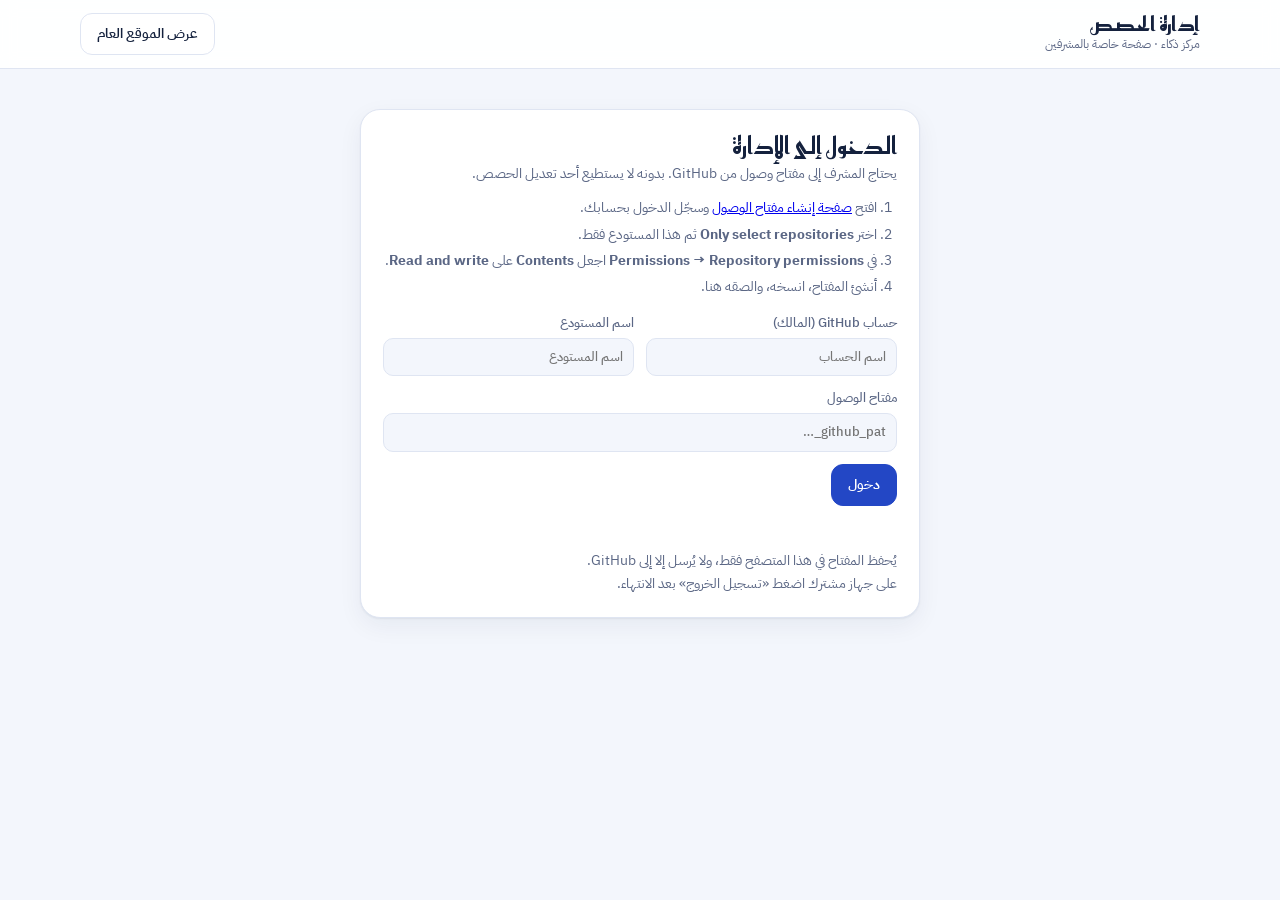
==== admin/index.html @ a81ab5aa "Independent site: public page + separate admin panel - index.html / style.css / script.js / common.j" ====
<!DOCTYPE html>
<html lang="ar" dir="rtl">
<head>
<meta charset="utf-8">
<meta name="viewport" content="width=device-width, initial-scale=1">
<meta name="robots" content="noindex, nofollow">
<title>إدارة حصص مركز ذكاء</title>
<link rel="preconnect" href="https://fonts.googleapis.com">
<link rel="preconnect" href="https://fonts.gstatic.com" crossorigin>
<link href="https://fonts.googleapis.com/css2?family=IBM+Plex+Sans+Arabic:wght@400;500;600&family=Reem+Kufi:wght@500;700&display=swap" rel="stylesheet">
<link rel="stylesheet" href="../style.css">
</head>
<body>
<header class="top">
  <div class="wrap">
    <span class="brand"><span><b>إدارة الحصص</b><small>مركز ذكاء · صفحة خاصة بالمشرفين</small></span></span>
    <span style="margin-inline-start:auto"></span>
    <a class="btn" href="../">عرض الموقع العام</a>
    <button class="btn hidden" id="logout" type="button">تسجيل الخروج</button>
  </div>
</header>

<main class="wrap">

  <section class="login" id="login">
    <div class="card">
      <h2>الدخول إلى الإدارة</h2>
      <p class="sub">يحتاج المشرف إلى مفتاح وصول من GitHub. بدونه لا يستطيع أحد تعديل الحصص.</p>
      <ol class="steps">
        <li>افتح <a href="https://github.com/settings/personal-access-tokens/new" target="_blank" rel="noopener">صفحة إنشاء مفتاح الوصول</a> وسجّل الدخول بحسابك.</li>
        <li>اختر <b>Only select repositories</b> ثم هذا المستودع فقط.</li>
        <li>في <b>Permissions → Repository permissions</b> اجعل <b>Contents</b> على <b>Read and write</b>.</li>
        <li>أنشئ المفتاح، انسخه، والصقه هنا.</li>
      </ol>
      <form class="form" id="loginForm" autocomplete="off">
        <label>حساب GitHub (المالك)<input id="lOwner" type="text" required placeholder="اسم الحساب"></label>
        <label>اسم المستودع<input id="lRepo" type="text" required placeholder="اسم المستودع"></label>
        <label class="wide">مفتاح الوصول<input id="lToken" type="password" required placeholder="github_pat_…" autocomplete="off"></label>
        <div class="row-actions wide" style="margin:0">
          <button class="btn primary" type="submit">دخول</button>
        </div>
        <div class="status wide" id="lStatus" role="status"></div>
      </form>
      <p class="sub" style="margin-top:12px">يُحفظ المفتاح في هذا المتصفح فقط، ولا يُرسل إلا إلى GitHub. على جهاز مشترك اضغط «تسجيل الخروج» بعد الانتهاء.</p>
    </div>
  </section>

  <section id="editor" class="hidden" style="padding-top:20px">
    <div class="bar">
      <button class="btn primary" id="publish" type="button" disabled>نشر التغييرات</button>
      <span class="status" id="aStatus" role="status">لا توجد تغييرات.</span>
      <button class="btn danger" id="clearDemo" type="button">حذف الحصص التجريبية</button>
    </div>

    <div class="card">
      <h2 id="formTitle">إضافة حصة</h2>
      <p class="sub">عدّل ما تشاء ثم اضغط «نشر التغييرات». يظهر التحديث للزوار خلال دقائق قليلة.</p>
      <form class="form" id="form" autocomplete="off">
        <label>الطور<select id="fPhase"></select></label>
        <label>السنة<select id="fYear"></select></label>
        <label>اليوم<select id="fDay"></select></label>
        <label>القاعة<input id="fRoom" type="text" maxlength="30" placeholder="القاعة 1"></label>
        <label>من<input id="fStart" type="time" value="16:00" required></label>
        <label>إلى<input id="fEnd" type="time" value="17:30" required></label>
        <label class="wide">المادة<input id="fSub" type="text" maxlength="60" list="subjects" placeholder="الرياضيات" required></label>
        <label class="wide">ملاحظة (اختيارية)<input id="fNote" type="text" maxlength="80" placeholder="مثال: أحضر آلة حاسبة"></label>
        <div class="row-actions wide" style="margin:0">
          <button class="btn primary" id="fSubmit" type="submit">إضافة الحصة</button>
          <button class="btn hidden" id="fCancel" type="button">إلغاء التعديل</button>
        </div>
        <div class="warn wide" id="fWarn" role="status"></div>
      </form>
      <datalist id="subjects"><option value="الرياضيات"><option value="اللغة العربية"><option value="اللغة الفرنسية"><option value="اللغة الإنجليزية"><option value="الفيزياء"><option value="علوم الطبيعة والحياة"><option value="الإعلام الآلي"></datalist>
    </div>

    <div class="card">
      <h2>حصص المستوى المختار</h2>
      <ul class="list admin-list" id="aList" style="margin-top:14px"></ul>
    </div>
  </section>
</main>

<div class="toast" id="toast" role="status"></div>
<script src="../common.js"></script>
<script src="admin.js"></script>
</body>
</html>
---- style.css ----
/* Layout idea: a bright weekly planner. Schedule column on the right, tips rail on the left, big day strip as the main control. */
:root{
  --bg:#f3f6fc; --surface:#ffffff; --ink:#14213d; --muted:#5b6785; --line:#dfe5f2;
  --brand:#2347c5; --brand-ink:#ffffff; --brand-soft:#e6ecfb;
  --gold:#d99a22; --gold-soft:#fdf3da;
  --ok:#1f8a5b; --ok-soft:#e1f4ea; --bad:#b83a2e;
  --shadow:0 1px 2px rgba(20,33,61,.06),0 8px 24px rgba(20,33,61,.06);
  --display:'Reem Kufi','IBM Plex Sans Arabic',Tahoma,sans-serif;
  --body:'IBM Plex Sans Arabic',Tahoma,'Segoe UI',sans-serif;
  color-scheme:light;
}
@media (prefers-color-scheme:dark){
  :root:not([data-theme="light"]){
    --bg:#0e1424; --surface:#161e36; --ink:#e9eefc; --muted:#9aa7c7; --line:#27324f;
    --brand:#7b95ff; --brand-ink:#0e1424; --brand-soft:#1d2a55;
    --gold:#f0b84a; --gold-soft:#2b2412; --ok:#4cc38a; --ok-soft:#14301f; --bad:#ff8a7a;
    --shadow:0 1px 2px rgba(0,0,0,.4),0 8px 24px rgba(0,0,0,.3);
    color-scheme:dark;
  }
}
:root[data-theme="dark"]{
  --bg:#0e1424; --surface:#161e36; --ink:#e9eefc; --muted:#9aa7c7; --line:#27324f;
  --brand:#7b95ff; --brand-ink:#0e1424; --brand-soft:#1d2a55;
  --gold:#f0b84a; --gold-soft:#2b2412; --ok:#4cc38a; --ok-soft:#14301f; --bad:#ff8a7a;
  --shadow:0 1px 2px rgba(0,0,0,.4),0 8px 24px rgba(0,0,0,.3);
  color-scheme:dark;
}
*{box-sizing:border-box}
html{scroll-behavior:smooth}
body{margin:0;background:var(--bg);color:var(--ink);font-family:var(--body);font-size:16px;line-height:1.6;-webkit-text-size-adjust:100%}
h1,h2,h3,h4,p{margin:0;text-wrap:balance}
button,select,input{font:inherit;color:inherit}
button{cursor:pointer}
:focus-visible{outline:3px solid var(--gold);outline-offset:2px;border-radius:8px}
.wrap{max-width:1160px;margin:0 auto;padding:0 20px}

/* header */
header.top{position:sticky;top:0;z-index:20;background:color-mix(in srgb,var(--surface) 92%,transparent);backdrop-filter:blur(8px);border-bottom:1px solid var(--line)}
header.top .wrap{display:flex;align-items:center;gap:24px;min-height:68px;flex-wrap:wrap;padding-block:8px}
.brand{display:flex;align-items:center;gap:12px;text-decoration:none;color:inherit}
.brand svg{width:40px;height:40px;flex:none}
.brand b{display:block;font-family:var(--display);font-size:20px;line-height:1.1}
.brand small{display:block;color:var(--muted);font-size:12px}
nav.links{display:flex;gap:4px;margin-inline-start:auto}
nav.links a{padding:8px 14px;border-radius:999px;text-decoration:none;color:var(--muted);font-weight:500}
nav.links a:hover{background:var(--brand-soft);color:var(--brand)}
.season{font-size:13px;color:var(--muted);display:flex;align-items:center;gap:6px}
.season::before{content:"";width:8px;height:8px;border-radius:50%;background:var(--ok)}
.admin-open{border:1px solid var(--gold);background:var(--gold-soft);color:var(--ink);padding:8px 14px;border-radius:999px;font-weight:600}

/* hero */
.hero{display:grid;grid-template-columns:1.2fr .8fr;gap:24px;align-items:center;padding:40px 0 20px}
.hero .eyebrow{color:var(--gold);font-weight:600;font-size:14px}
.hero h1{font-family:var(--display);font-size:clamp(40px,7vw,68px);line-height:1.1;font-weight:700;margin-top:6px}
.hero h1 em{font-style:normal;color:var(--brand);background:linear-gradient(transparent 82%,var(--gold) 82% 92%,transparent 92%)}
.hero p.lead{color:var(--muted);font-size:18px;margin-top:12px;max-width:34ch}
.hero .mascot{justify-self:center;position:relative}
.hero .mascot svg{width:min(260px,60vw);height:auto;filter:drop-shadow(0 14px 22px rgba(35,71,197,.22))}
.bubble{position:absolute;background:var(--surface);border:1px solid var(--line);border-radius:14px;padding:6px 12px;font-size:13px;box-shadow:var(--shadow)}
.bubble.a{top:6px;inset-inline-start:-30px}
.bubble.b{bottom:18px;inset-inline-end:-24px;font-weight:600}

/* notice */
.notice{display:none;align-items:center;gap:12px;background:var(--gold-soft);border:1px solid color-mix(in srgb,var(--gold) 45%,transparent);border-radius:14px;padding:10px 16px;margin:8px 0 20px;font-size:14px}
.notice.on{display:flex}
.notice b{white-space:nowrap}

/* layout */
.grid{display:grid;grid-template-columns:minmax(0,1fr) 340px;gap:24px;padding-bottom:40px;align-items:start}
.card{background:var(--surface);border:1px solid var(--line);border-radius:20px;box-shadow:var(--shadow);padding:22px}
.card+.card{margin-top:20px}
.card h2{font-family:var(--display);font-size:24px;line-height:1.2}
.card .sub{color:var(--muted);font-size:14px;margin-top:2px}
.step{display:flex;align-items:center;gap:12px;margin-bottom:16px}
.step .n{font-family:var(--display);font-size:22px;color:var(--brand);background:var(--brand-soft);width:44px;height:44px;border-radius:14px;display:grid;place-items:center;flex:none}

/* level picker */
.phases{display:grid;grid-template-columns:repeat(3,1fr);gap:10px}
.phase{border:1.5px solid var(--line);background:var(--surface);border-radius:14px;padding:12px;font-weight:600;display:flex;align-items:center;justify-content:center;gap:8px;transition:border-color .15s,background .15s}
.phase:hover{border-color:var(--brand)}
.phase[aria-pressed="true"]{border-color:var(--brand);background:var(--brand-soft);color:var(--brand)}
.years{display:flex;flex-wrap:wrap;gap:8px;margin-top:14px;min-height:42px}
.years .hint{color:var(--muted);font-size:14px;align-self:center}
.chip{border:1.5px solid var(--line);background:var(--surface);border-radius:999px;padding:7px 16px;font-size:14px;font-weight:500}
.chip:hover{border-color:var(--brand)}
.chip[aria-pressed="true"]{background:var(--brand);border-color:var(--brand);color:var(--brand-ink)}
.row-actions{display:flex;align-items:center;gap:12px;margin-top:16px;flex-wrap:wrap}
.btn{border:1.5px solid var(--line);background:var(--surface);border-radius:12px;padding:9px 16px;font-weight:600;display:inline-flex;align-items:center;gap:8px;text-decoration:none;color:var(--ink);font-size:14px}
.btn:hover{border-color:var(--brand);color:var(--brand)}
.btn.primary{background:var(--brand);border-color:var(--brand);color:var(--brand-ink)}
.btn.primary:hover{filter:brightness(1.08);color:var(--brand-ink)}
.btn.danger{color:var(--bad);border-color:color-mix(in srgb,var(--bad) 40%,var(--line))}
.btn[disabled]{opacity:.5;cursor:not-allowed}
.saved-note{font-size:13px;color:var(--ok)}

/* next session */
.next{display:none;margin-top:18px;border-radius:16px;padding:14px 16px;background:linear-gradient(120deg,var(--brand) 0%,color-mix(in srgb,var(--brand) 70%,#000) 100%);color:var(--brand-ink);align-items:center;gap:14px}
.next.on{display:flex}
.next .big{font-family:var(--display);font-size:22px;line-height:1.2}
.next small{opacity:.85;display:block;font-size:13px}
.next .tag{margin-inline-start:auto;background:rgba(255,255,255,.18);border-radius:999px;padding:4px 12px;font-size:13px;white-space:nowrap}

/* schedule */
.sched-head{display:flex;justify-content:space-between;align-items:flex-end;gap:12px;flex-wrap:wrap}
.tools{display:flex;gap:8px;flex-wrap:wrap}
.weeknav{display:flex;align-items:center;gap:10px;margin:18px 0 12px;flex-wrap:wrap}
.weeknav .range{font-weight:600;font-variant-numeric:tabular-nums}
.weeknav .btn{padding:6px 12px}
.today-btn{margin-inline-start:auto}
.days{display:grid;grid-template-columns:repeat(7,1fr);gap:6px;background:var(--bg);border-radius:16px;padding:6px}
.day{border:0;background:transparent;border-radius:12px;padding:10px 2px;text-align:center;position:relative}
.day span{display:block;font-size:12px;color:var(--muted)}
.day b{display:block;font-size:20px;font-variant-numeric:tabular-nums;font-family:var(--display)}
.day i{display:block;font-style:normal;font-size:11px;color:var(--brand);min-height:16px;font-weight:600}
.day:hover{background:var(--brand-soft)}
.day.is-today b::after{content:"";display:block;width:6px;height:6px;border-radius:50%;background:var(--gold);margin:0 auto}
.day[aria-pressed="true"]{background:var(--brand);color:var(--brand-ink)}
.day[aria-pressed="true"] span,.day[aria-pressed="true"] i{color:var(--brand-ink);opacity:.9}
.day-title{display:flex;justify-content:space-between;color:var(--muted);font-size:14px;margin:18px 0 10px}
.list{list-style:none;margin:0;padding:0;display:grid;gap:10px}
.sess{--h:215;display:grid;grid-template-columns:86px 1fr auto;gap:14px;align-items:center;border:1px solid var(--line);border-inline-start:6px solid hsl(var(--h) 70% 52%);border-radius:14px;padding:12px 14px;background:var(--surface)}
.sess .time{text-align:center;font-variant-numeric:tabular-nums;line-height:1.3}
.sess .time b{display:block;font-size:19px;font-family:var(--display)}
.sess .time span{color:var(--muted);font-size:13px}
.sess h4{font-size:17px;font-weight:600}
.sess p{color:var(--muted);font-size:14px}
.pill{font-size:12px;font-weight:600;border-radius:999px;padding:3px 12px;background:var(--brand-soft);color:var(--brand);white-space:nowrap}
.sess.now{background:var(--ok-soft);border-color:var(--ok)}
.sess.now .pill{background:var(--ok);color:#fff}
.sess.done{opacity:.55}
.sess.done .pill{background:var(--bg);color:var(--muted)}
.empty{border:2px dashed var(--line);border-radius:16px;padding:28px 16px;text-align:center;color:var(--muted)}
.empty b{display:block;color:var(--ink);font-size:17px;margin-bottom:2px}
.foot-note{display:flex;justify-content:space-between;gap:12px;color:var(--muted);font-size:12px;margin-top:14px;flex-wrap:wrap}

/* aside */
.tip{background:var(--gold-soft);border-radius:20px;padding:22px;border:1px solid color-mix(in srgb,var(--gold) 40%,transparent)}
.tip .k{color:var(--gold);font-weight:600;font-size:13px}
.tip h3{font-family:var(--display);font-size:22px;margin:4px 0 6px}
.tip p{color:var(--muted);font-size:15px;min-height:76px}
.tip .ctl{display:flex;align-items:center;justify-content:space-between;border-top:1px solid color-mix(in srgb,var(--gold) 35%,transparent);padding-top:12px;margin-top:10px}
.dots{display:flex;gap:6px}
.dots i{width:7px;height:7px;border-radius:50%;background:color-mix(in srgb,var(--gold) 35%,transparent)}
.dots i.on{background:var(--gold);width:20px;border-radius:6px}
.check h3{font-family:var(--display);font-size:20px;margin-bottom:2px}
.check label{display:flex;align-items:center;gap:10px;padding:8px 0;cursor:pointer}
.check input{width:20px;height:20px;accent-color:var(--brand)}
.check input:checked+span{text-decoration:line-through;color:var(--muted)}
.check .done-msg{color:var(--ok);font-size:14px;font-weight:600;min-height:22px;margin-top:6px}

/* contact */
.contact{display:flex;align-items:center;gap:18px;flex-wrap:wrap;background:var(--brand-soft);border-radius:20px;padding:22px 26px}
.contact h2{font-family:var(--display);font-size:24px}
.contact p{color:var(--muted)}
.contact .motto{margin-inline-start:auto;font-family:var(--display);font-size:24px;line-height:1.3;color:var(--brand)}
footer.bottom{padding:24px 0 40px;color:var(--muted);font-size:13px;display:flex;justify-content:space-between;gap:12px;flex-wrap:wrap}

/* admin */
#admin{display:none;margin-bottom:24px}
#admin.on{display:block}
#admin .card{border-color:var(--gold)}
.form{display:grid;grid-template-columns:repeat(4,1fr);gap:12px;margin-top:14px}
.form label{display:grid;gap:4px;font-size:13px;color:var(--muted);font-weight:500}
.form input,.form select{border:1.5px solid var(--line);background:var(--bg);border-radius:10px;padding:8px 10px;color:var(--ink);width:100%}
.form .wide{grid-column:span 2}
.admin-list{margin-top:18px}
.admin-list .sess{grid-template-columns:86px 1fr auto auto}
.status{font-size:13px;color:var(--muted);min-height:20px}
.status.err{color:var(--bad)}
.toast{position:fixed;bottom:20px;inset-inline:0;margin-inline:auto;width:max-content;max-width:90vw;background:var(--ink);color:var(--bg);padding:10px 18px;border-radius:12px;font-size:14px;opacity:0;transform:translateY(10px);transition:.2s;pointer-events:none;z-index:50}
.toast.on{opacity:1;transform:none}

@media (max-width:960px){
  .grid{grid-template-columns:1fr}
  .hero{grid-template-columns:1fr;padding-top:24px}
  .hero .mascot{order:-1}
  .hero .mascot svg{width:150px}
  .bubble{display:none}
  .form{grid-template-columns:repeat(2,1fr)}
  nav.links{display:none}
}
@media (max-width:520px){
  .wrap{padding:0 16px}
  .card{padding:16px;border-radius:16px}
  .phases{grid-template-columns:1fr}
  .sess{grid-template-columns:64px 1fr;}
  .sess .pill{grid-column:2;justify-self:start}
  .admin-list .sess{grid-template-columns:64px 1fr}
  .admin-list .sess .btn{grid-column:2;justify-self:start}
  .season{display:none}
  .contact .motto{margin-inline-start:0}
}
@media (prefers-reduced-motion:reduce){*{transition:none!important;scroll-behavior:auto!important}}

/* print: only the week sheet */
#printSheet{display:none}
#printSheet h1{font-size:24px;color:#2347c5;margin:0}
#printSheet p{margin:4px 0 16px;color:#444}
#printSheet table{width:100%;border-collapse:collapse}
#printSheet th,#printSheet td{border:1px solid #999;padding:8px 10px;text-align:right;vertical-align:top}
#printSheet th{width:110px;background:#eee}
#printSheet .n{color:#888}
@media print{
  body{background:#fff;color:#000}
  body>*:not(#printSheet){display:none!important}
  #printSheet{display:block;padding:10mm;font-family:Tahoma,Arial,sans-serif}
}

/* admin page */
.login{max-width:560px;margin:40px auto}
.login .form{grid-template-columns:1fr 1fr}
.login .form .wide{grid-column:span 2}
.steps{margin:12px 0 0;padding-inline-start:20px;color:var(--muted);font-size:14px}
.steps li{margin:4px 0}
.bar{position:sticky;top:68px;z-index:15;display:flex;align-items:center;gap:12px;flex-wrap:wrap;background:var(--gold-soft);border:1px solid var(--gold);border-radius:14px;padding:10px 14px;margin:16px 0}
.bar .status{flex:1;min-width:160px;color:var(--ink)}
.warn{color:var(--bad);font-size:13px}
.hidden{display:none!important}
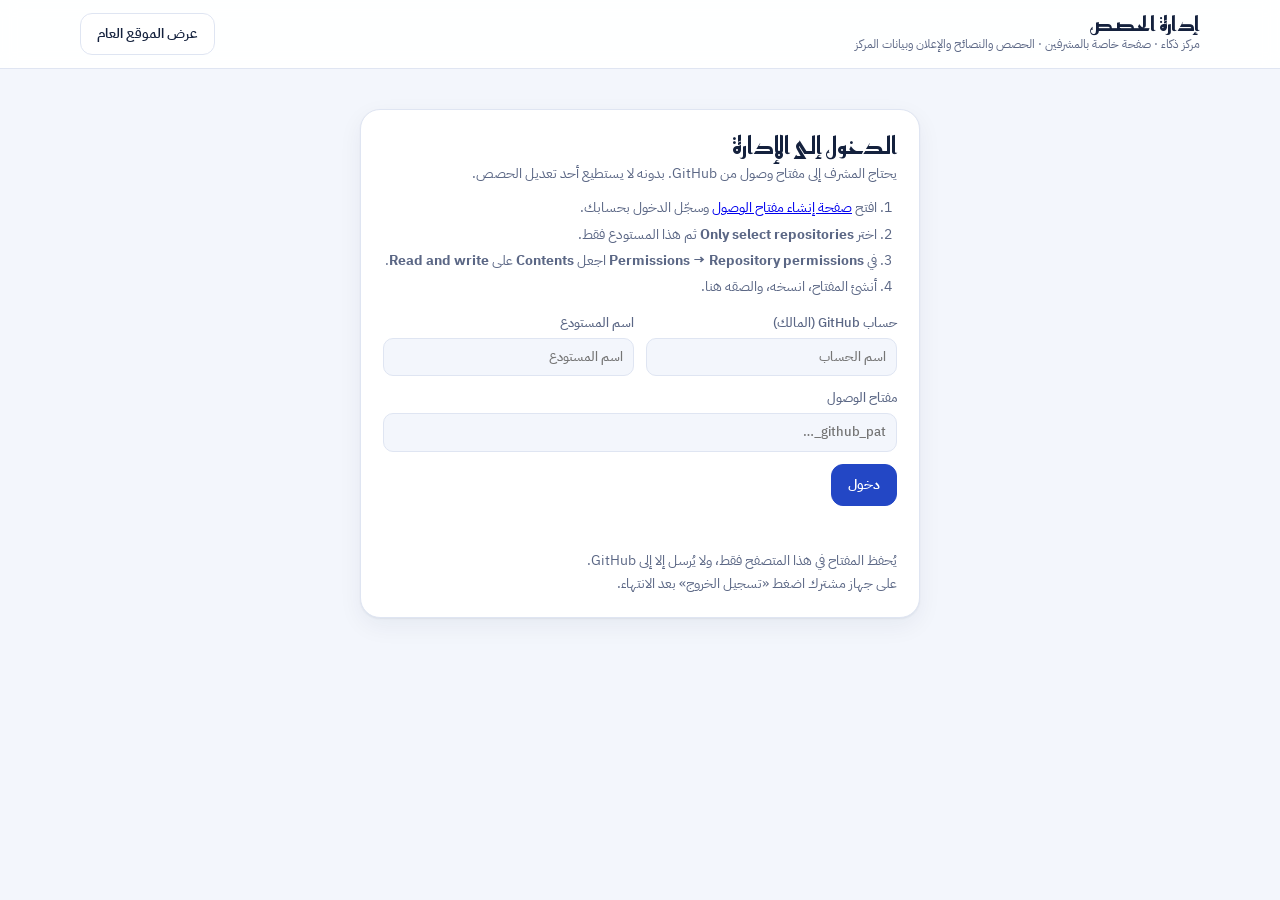
==== commit 702f52d4: "Admin panel: edit site content (notice, contact info, tips) besides sessions Co-Authored-By: Claude " ====
--- a/admin/index.html
+++ b/admin/index.html
@@ -13,7 +13,7 @@
 <body>
 <header class="top">
   <div class="wrap">
-    <span class="brand"><span><b>إدارة الحصص</b><small>مركز ذكاء · صفحة خاصة بالمشرفين</small></span></span>
+    <span class="brand"><span><b>إدارة الحصص</b><small>مركز ذكاء · صفحة خاصة بالمشرفين · الحصص والنصائح والإعلان وبيانات المركز</small></span></span>
     <span style="margin-inline-start:auto"></span>
     <a class="btn" href="../">عرض الموقع العام</a>
     <button class="btn hidden" id="logout" type="button">تسجيل الخروج</button>
@@ -77,6 +77,25 @@
       <h2>حصص المستوى المختار</h2>
       <ul class="list admin-list" id="aList" style="margin-top:14px"></ul>
     </div>
+
+    <div class="card">
+      <h2>محتوى الصفحة</h2>
+      <p class="sub">الإعلان وبيانات المركز والنصائح. تُنشر مع الحصص بزر «نشر التغييرات».</p>
+      <div class="form" id="siteForm">
+        <label class="wide">إعلان المركز (يظهر في شريط أعلى الصفحة، اتركه فارغًا لإخفائه)<input id="sNotice" type="text" maxlength="300"></label>
+        <label class="wide">اسم المركز<input id="sName" type="text" maxlength="120"></label>
+        <label class="wide">العنوان<input id="sAddr" type="text" maxlength="200"></label>
+        <label>الهاتف<input id="sPhone" type="text" maxlength="40" placeholder="05 00 00 00 00"></label>
+        <label>الشعار (سطران، افصل بسطر جديد)<input id="sMotto" type="text" maxlength="80" placeholder="نتعلّم. | نبدع. نتميّز."></label>
+      </div>
+      <h3 style="margin:20px 0 6px;font-family:var(--display)">النصائح</h3>
+      <ul class="list" id="tipList"></ul>
+      <div class="form" id="tipForm" style="margin-top:12px">
+        <label class="wide">عنوان النصيحة<input id="tTitle" type="text" maxlength="80"></label>
+        <label class="wide">نص النصيحة<input id="tText" type="text" maxlength="400"></label>
+        <div class="row-actions wide" style="margin:0"><button class="btn" id="tAdd" type="button">إضافة نصيحة</button></div>
+      </div>
+    </div>
   </section>
 </main>
 
